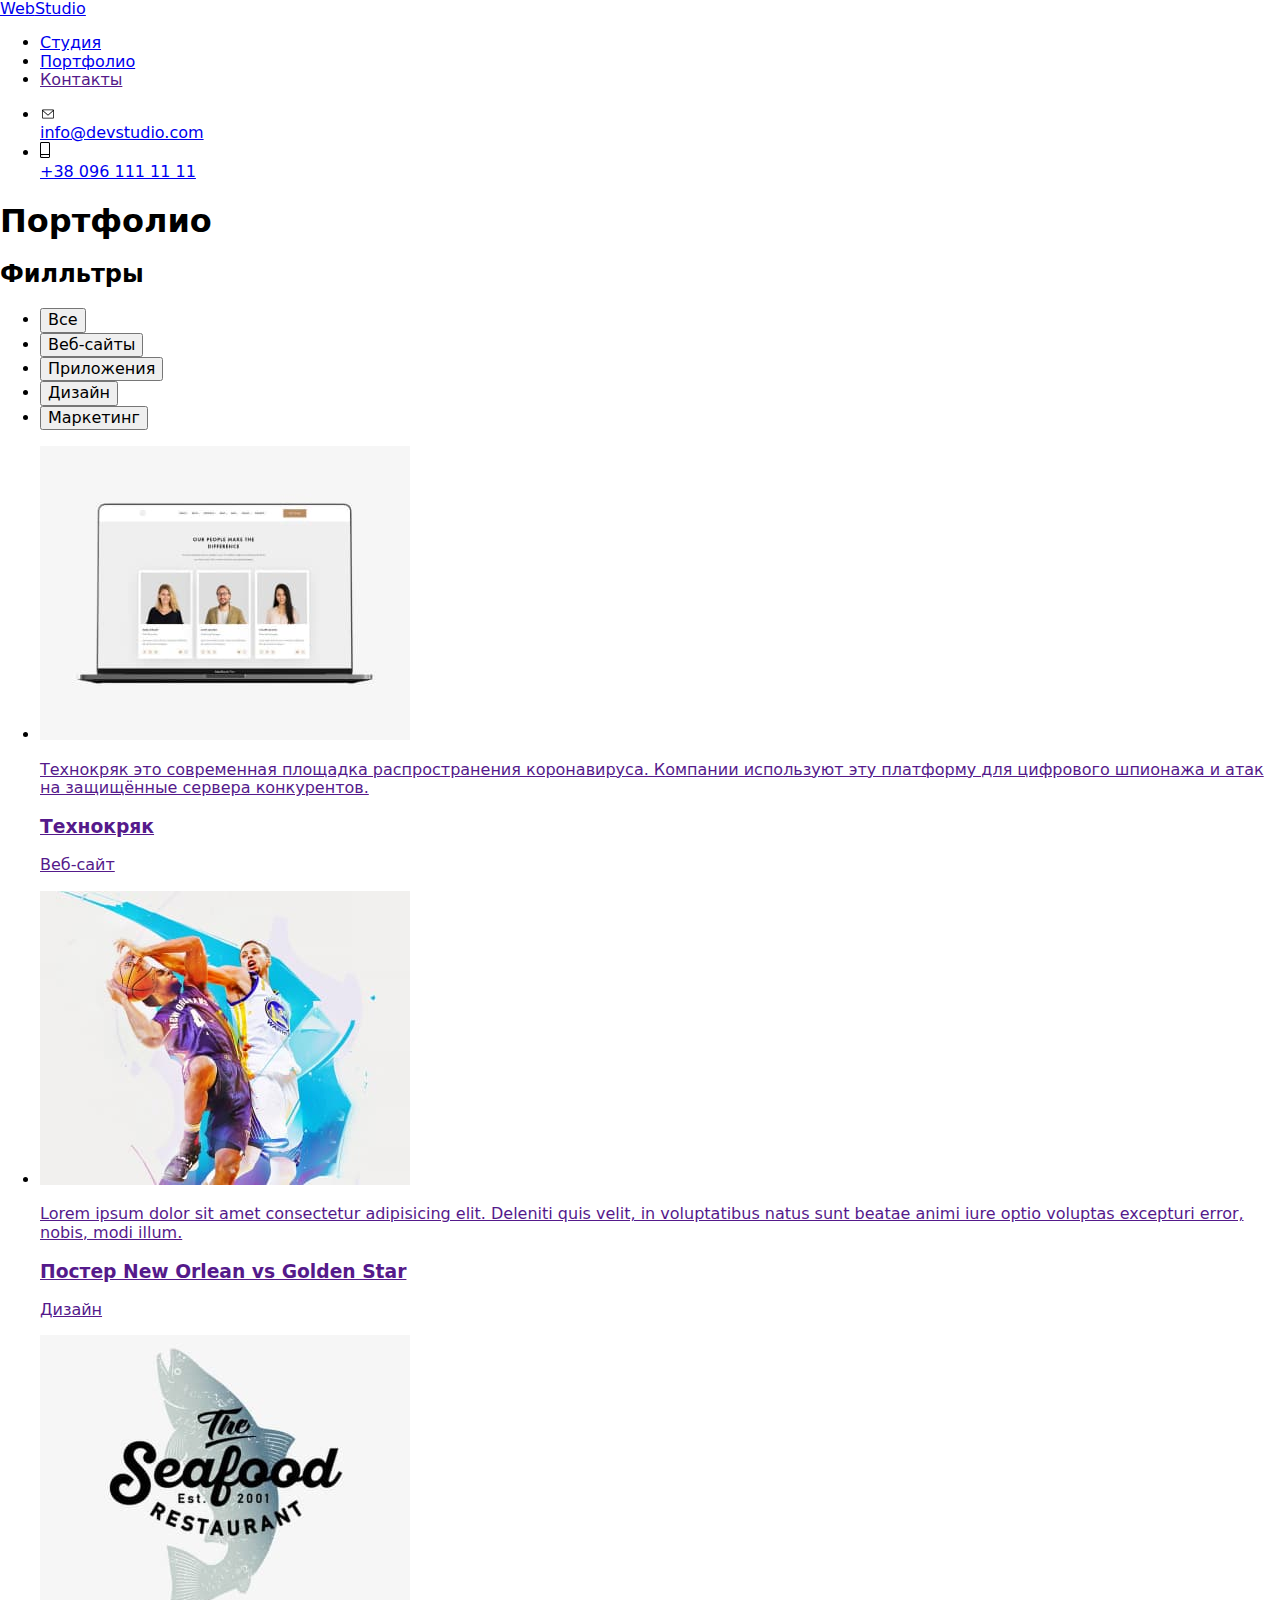
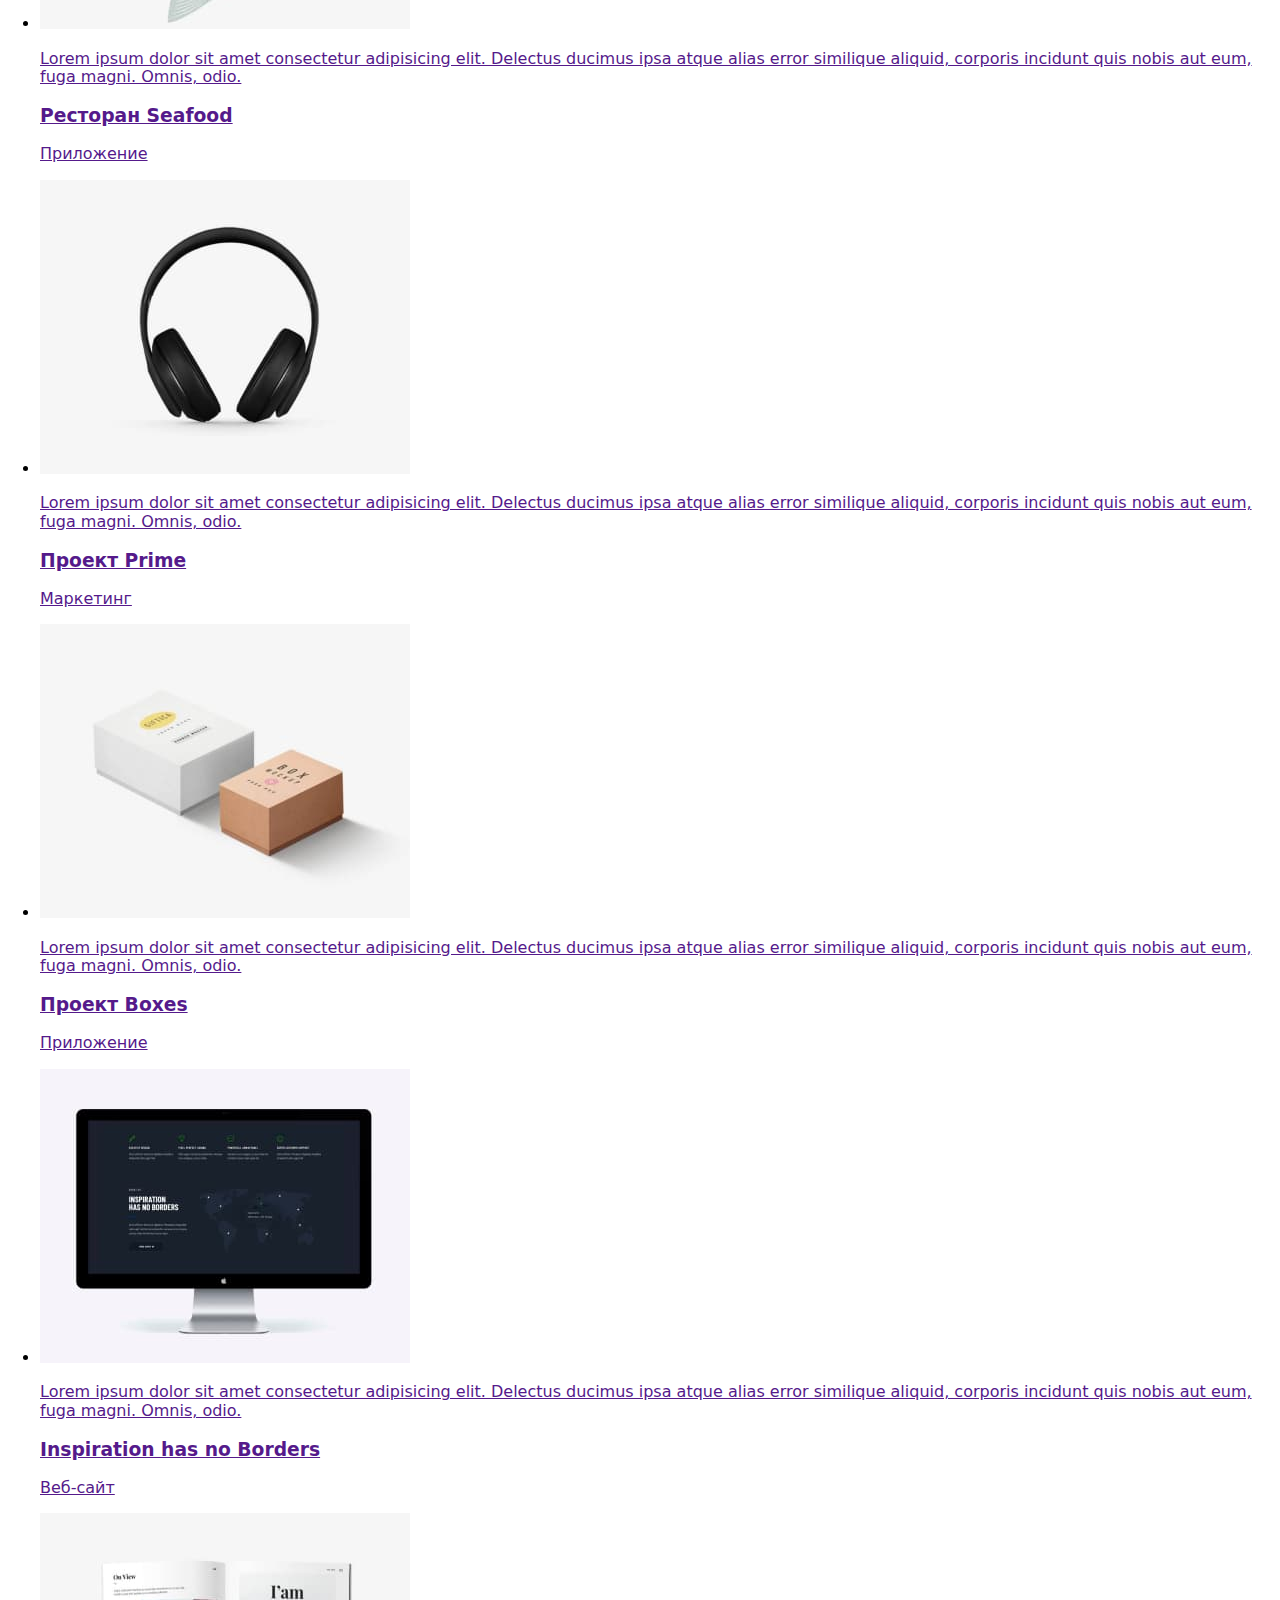
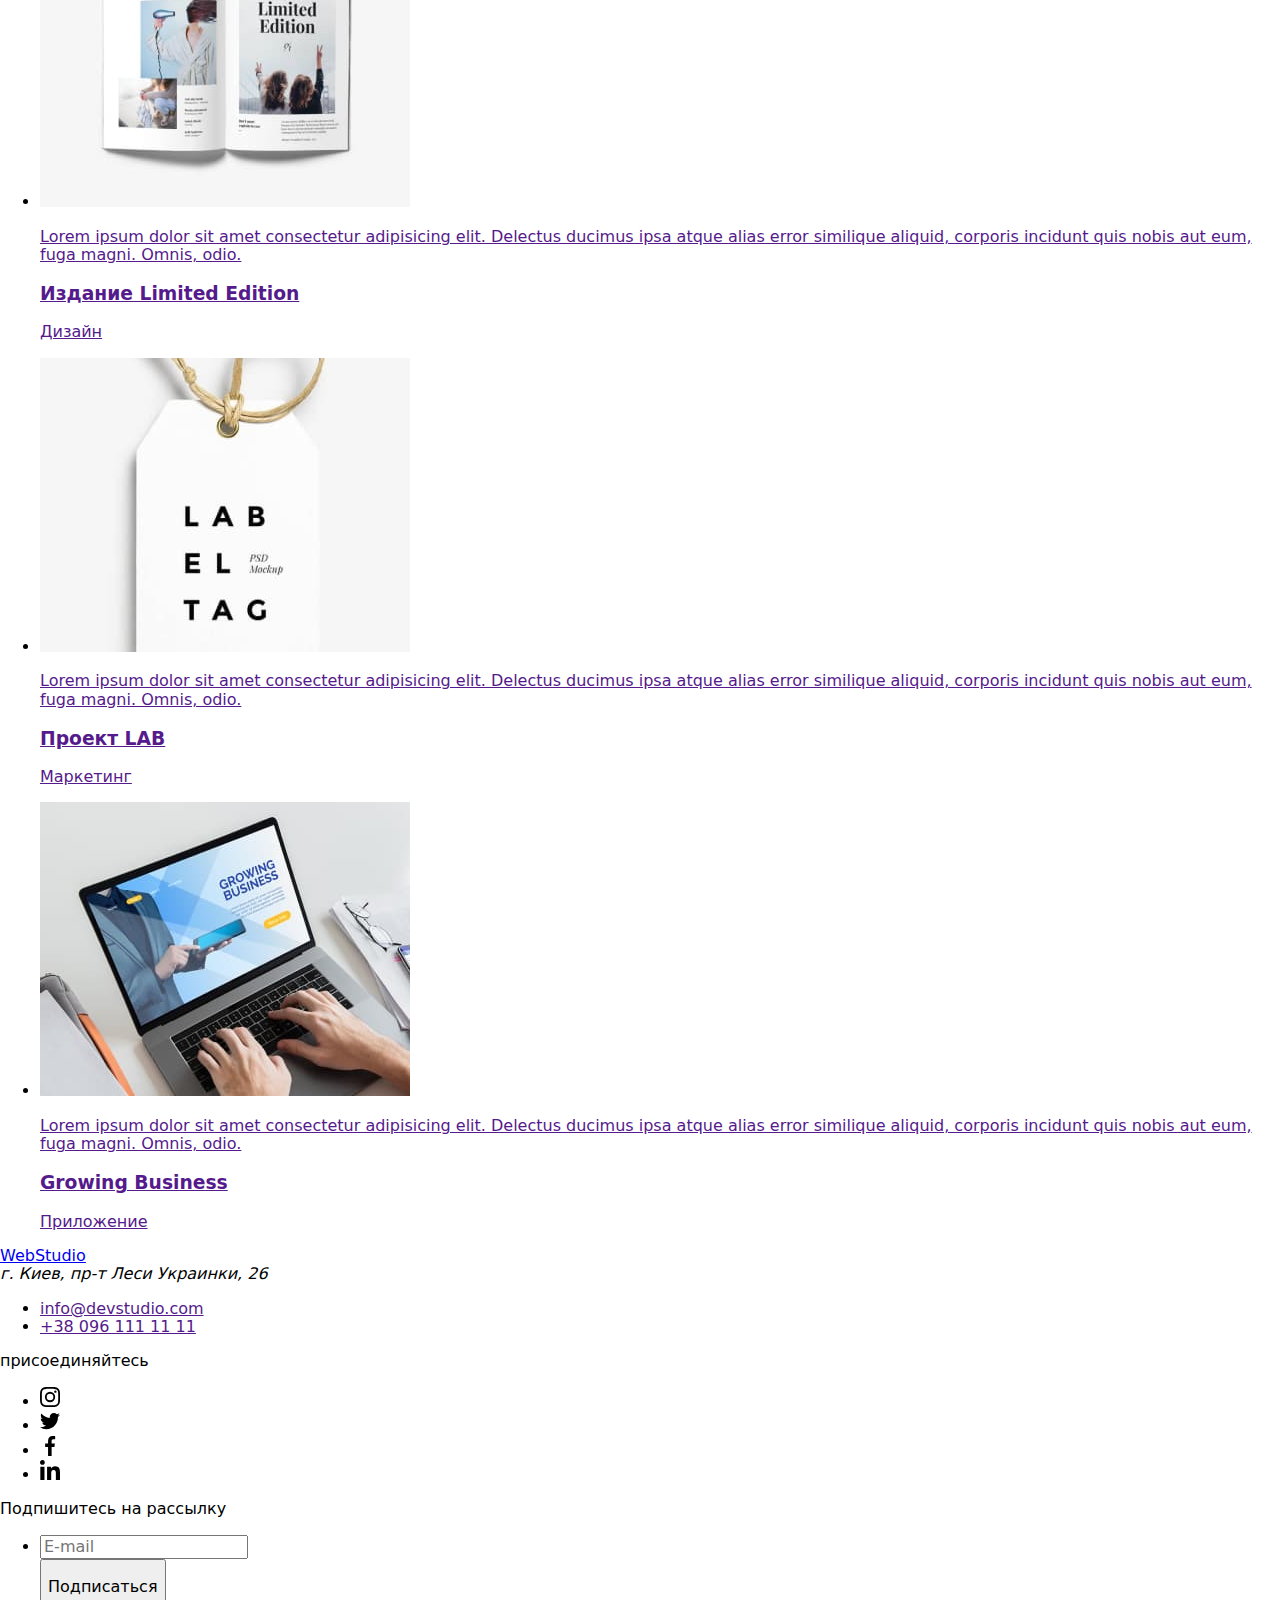
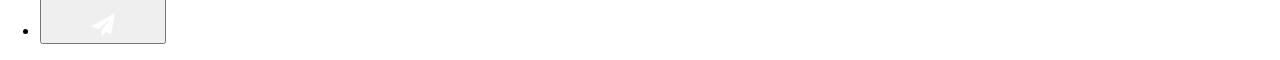
==== portfolio.html @ 748ba510 "добавляет основные файлы" ====
<!DOCTYPE html>
<html lang="ru">

<head>
    <meta charset="UTF-8">
    <meta name="viewport" content="width=device-width, initial-scale=1.0">
    <title>Студия</title>
    <link rel="stylesheet" href="https://cdnjs.cloudflare.com/ajax/libs/modern-normalize/1.0.0/modern-normalize.min.css"> 
    <link href="https://fonts.googleapis.com/css2?family=Raleway:wght@700&family=Roboto:wght@400;500;700;900&display=swap" rel="stylesheet" />
    <link rel="stylesheet" href="./css/styles.css" />
</head>

<body>
    <!-- Шапка сайта -->
    <header class="page-header">
        <!-- Навигация -->
        <div class="container header-container">
            <nav class="nav">
                <a href="./index.html" class="logo link" lang="en"><span class="logo-span">Web</span>Studio</a>
                <ul class="site-nav marker">
                    <li class="item"><a href="./index.html" class="link ">Студия</a></li>
                    <li class="item"><a href="./portfolio.html" class="link current">Портфолио</a></li>
                    <li class="item"><a href="" class="link">Контакты</a></li>
                </ul>
            </nav>
            <ul class="auth-nav marker">
                <li class="item">
                    <a href="mailto:info@devstudio.com" lang="en" class="link">
                        <div class="icon-container">
                            <svg class="head-icon" width="16" height="12">
                                <use href="./images/symbol-defs.svg#envelope"></use>
                            </svg>
                        </div>
                        info@devstudio.com
                    </a>
    
                </li>
                <li class="item">
    
                    <a href="tel:+38 096 111 11 11" class="link">
                        <div class="icon-container">
                            <svg class="head-icon" width="10" height="16">
                                <use href="./images/symbol-defs.svg#smartphone"></use>
                            </svg>
                        </div>
                        +38 096 111 11 11
                    </a>
                </li>
    
            </ul>
        </div>
    </header>
    <main>
        <!-- Портфолио -->
        
       <section class="section">
            <div class="container">
                <h1 class="section-title hiden">Портфолио</h1>
                <h2 class="section-title hiden">Филльтры</h2>
                <ul class="filter marker">
                    <li class="filter-item">
                        <button class="filter-button" type="button">Все</button>
                    </li>
                    <li class="filter-item">
                        <button class="filter-button" type="button">Веб-сайты</button>
                    </li>
                    <li class="filter-item">
                        <button class="filter-button" type="button">Приложения</button>
                    </li>
                    <li class="filter-item">
                        <button class="filter-button" type="button">Дизайн</button>
                    </li>
                    <li class="filter-item">
                        <button class="filter-button" type="button">Маркетинг</button>
                    </li>
                </ul>
            </div>
            
            <div class="container">
                <ul class="example marker">
                    <li class="example-items" >
                        <a href="" class="example-link link">
                            <div class="example-img">
                                <img src="./images/portfolio-img1.jpg" alt="Изображение лептопа" width="370" height="294">
                                <div class="overlay">
                                    <p>Технокряк это современная площадка распространения коронавируса. Компании используют эту платформу для цифрового шпионажа и атак на защищённые сервера конкурентов.</p>
                                </div>
                            </div>
                            <div class="example-work">
                                <h3 class="example-title">Технокряк</h3>
                                <p class="example-content">Веб-сайт</p>
                            </div>
                        </a>                
                    </li>
                    <li class="example-items">
                        <a href="" class="example-link link">
                            <div class="example-img">
                                <img src="./images/portfolio-img2.jpg" alt="Изображение двух баскетболистов" width="370" height="294">
                                <div class="overlay">
                                    <p>Lorem ipsum dolor sit amet consectetur adipisicing elit. Deleniti quis velit, in voluptatibus natus sunt beatae animi iure optio voluptas excepturi error, nobis, modi illum.</p>
                                </div>
                            </div>
                                <div class="example-work">
                                <h3 class="example-title" lang="en">Постер New Orlean vs Golden Star</h3>
                                <p class="example-content">Дизайн</p>
                            </div>
                        </a>
                    </li>
                    <li class="example-items">
                        <a href="" class="example-link link">
                            <div class="example-img">
                                <img src="./images/portfolio-img3.jpg" alt="Изображение логотипу ресторану" width="370" height="294">
                                <div class="overlay">
                                    <p>Lorem ipsum dolor sit amet consectetur adipisicing elit. Delectus ducimus ipsa atque alias error similique aliquid, corporis incidunt quis nobis aut eum, fuga magni. Omnis, odio.</p>
                                </div>    
                            </div>    
                            <div class="example-work">
                                <h3 class="example-title" lang="en">Ресторан Seafood</h3>
                                <p class="example-content">Приложение</p>
                            </div>                                
                        </a>
                    </li>
                    <li class="example-items">
                        <a href="" class="example-link link">
                            <div class="example-img">
                                <img src="./images/portfolio-img4.jpg" alt="Изображение наушников" width="370" height="294">
                                <div class="overlay">
                                    <p>Lorem ipsum dolor sit amet consectetur adipisicing elit. Delectus ducimus ipsa atque alias error similique aliquid, corporis incidunt quis nobis aut eum, fuga magni. Omnis, odio.</p>
                                </div>    
                            </div>    
                            <div class="example-work">
                                <h3 class="example-title" lang="en">Проект Prime</h3>
                                <p class="example-content">Маркетинг</p>
                            </div>
                        </a>
                    </li>
                    <li class="example-items">
                        <a href="" class="example-link link">
                            <div class="example-img">
                                <img src="./images/portfolio-img5.jpg" alt="Изображение двух коробок" width="370" height="294">
                                <div class="overlay">
                                    <p>Lorem ipsum dolor sit amet consectetur adipisicing elit. Delectus ducimus ipsa atque alias error similique aliquid, corporis incidunt quis nobis aut eum, fuga magni. Omnis, odio.</p>
                                </div>    
                            </div>    
                            <div class="example-work">
                                <h3 class="example-title" lang="en">Проект Boxes</h3>
                                <p class="example-content">Приложение</p>
                            </div>                                
                        </a>
                    </li>
                    <li class="example-items">
                        <a href="" class="example-link link">
                            <div class="example-img">                            
                                <img src="./images/portfolio-img6.jpg" alt="Изображение монитора" width="370" height="294">
                                <div class="overlay">
                                    <p>Lorem ipsum dolor sit amet consectetur adipisicing elit. Delectus ducimus ipsa atque alias error similique aliquid, corporis incidunt quis nobis aut eum, fuga magni. Omnis, odio.</p>
                                </div>    
                            </div>    
                            <div class="example-work">
                                <h3 class="example-title" lang="en">Inspiration has no Borders</h3>
                                <p class="example-content">Веб-сайт</p>
                            </div>
                        </a>
                    </li>
                    <li class="example-items">
                        <a href="" class="example-link link">
                            <div class="example-img">
                                <img src="./images/portfolio-img7.jpg" alt="Изображение книги" width="370" height="294">
                                <div class="overlay">
                                    <p>Lorem ipsum dolor sit amet consectetur adipisicing elit. Delectus ducimus ipsa atque alias error similique aliquid, corporis incidunt quis nobis aut eum, fuga magni. Omnis, odio.</p>
                                </div>    
                            </div>    
                            <div class="example-work">
                                <h3 class="example-title" lang="en">Издание Limited Edition</h3>
                                <p class="example-content">Дизайн</p>
                            </div>
                        </a>
                    </li>
                    <li class="example-items">
                        <a href="" class="example-link link">
                            <div class="example-img">
                                <img src="./images/portfolio-img8.jpg" alt="Изображение лейбла" width="370" height="294">
                                <div class="overlay">
                                    <p>Lorem ipsum dolor sit amet consectetur adipisicing elit. Delectus ducimus ipsa atque alias error similique aliquid, corporis incidunt quis nobis aut eum, fuga magni. Omnis, odio.</p>
                                </div>    
                            </div>    
                            <div class="example-work">
                                <h3 class="example-title" lang="en">Проект LAB</h3>
                                <p class="example-content">Маркетинг</p>
                            </div>
                        </a>
                    </li>
                    <li class="example-items">
                        <a href="" class="example-link link">
                            <div class="example-img">
                                <img src="./images/portfolio-img9.jpg" alt="Изображение лептопа" width="370" height="294">
                                <div class="overlay">
                                    <p>Lorem ipsum dolor sit amet consectetur adipisicing elit. Delectus ducimus ipsa atque alias error similique aliquid, corporis incidunt quis nobis aut eum, fuga magni. Omnis, odio.</p>
                                </div>    
                            </div>    
                            <div class="example-work">
                                <h3 class="example-title" lang="en">Growing Business</h3>
                                <p class="example-content">Приложение</p>
                            </div>
                        </a>
                    </li>
                
                </ul>
            </div>
        </section>
    </main>
    <!-- Футер -->
    <footer class="footer">
        <div class="container">
            <div class="footer-conteiner">
                <a href="./index.html" class="logo link" lang="en"><span class="logo-span">Web</span>Studio</a>
                <address class="address">
                    г. Киев, пр-т Леси Украинки, 26
                </address>
                <ul class="footer-nav marker">
                    <li><a href="" class="footer-nav link" lang="en">info@devstudio.com</a></li>
                    <li><a href="" class="footer-nav link">+38 096 111 11 11</a></li>
                </ul>
            </div>
            <div class="footer-conteiner">
                <p>присоединяйтесь</p>
                <ul class="footer-link marker">
                    <li>
                        <a href="" aria-label="Инстаграм" class="social-link">
                            <svg class="team-icon" width="20" height="20">
                                <use href="./images/symbol-defs.svg#instagram"></use>
                            </svg>
                        </a>
                    </li>
                    <li>
                        <a href="" aria-label="Твиттер" class="social-link">
                            <svg class="team-icon" width="20" height="20">
                                <use href="./images/symbol-defs.svg#twitter"></use>
                            </svg>
                        </a>
                    </li>
                    <li>
                        <a href="" aria-label="Фейсбук" class="social-link">
                            <svg class="team-icon" width="20" height="20">
                                <use href="./images/symbol-defs.svg#facebook"></use>
                            </svg>
                        </a>
                    </li>
                    <li>
                        <a href="" aria-label="Линкедин" class="social-link">
                            <svg class="team-icon" width="20" height="20">
                                <use href="./images/symbol-defs.svg#linkedin"></use>
                            </svg>
                        </a>
                    </li>
                </ul>
            </div>
            <div class="footer-conteiner">
                <p>Подпишитесь на рассылку</p>
                <ul class="footer-link marker">
                    <li>
                        <input class="footer-input" type="mail" name="mail" placeholder="E-mail" />
    
                    </li>
                    <li>
                        <button>
                            <p>Подписаться</p>
                            <svg width="24" height="24">
                                <use href="./images/symbol-defs.svg#icon-send"></use>
                            </svg>
                        </button>
                    </li>
    
                </ul>
            </div>
        </div>
    
    </footer>
</body>

</html>
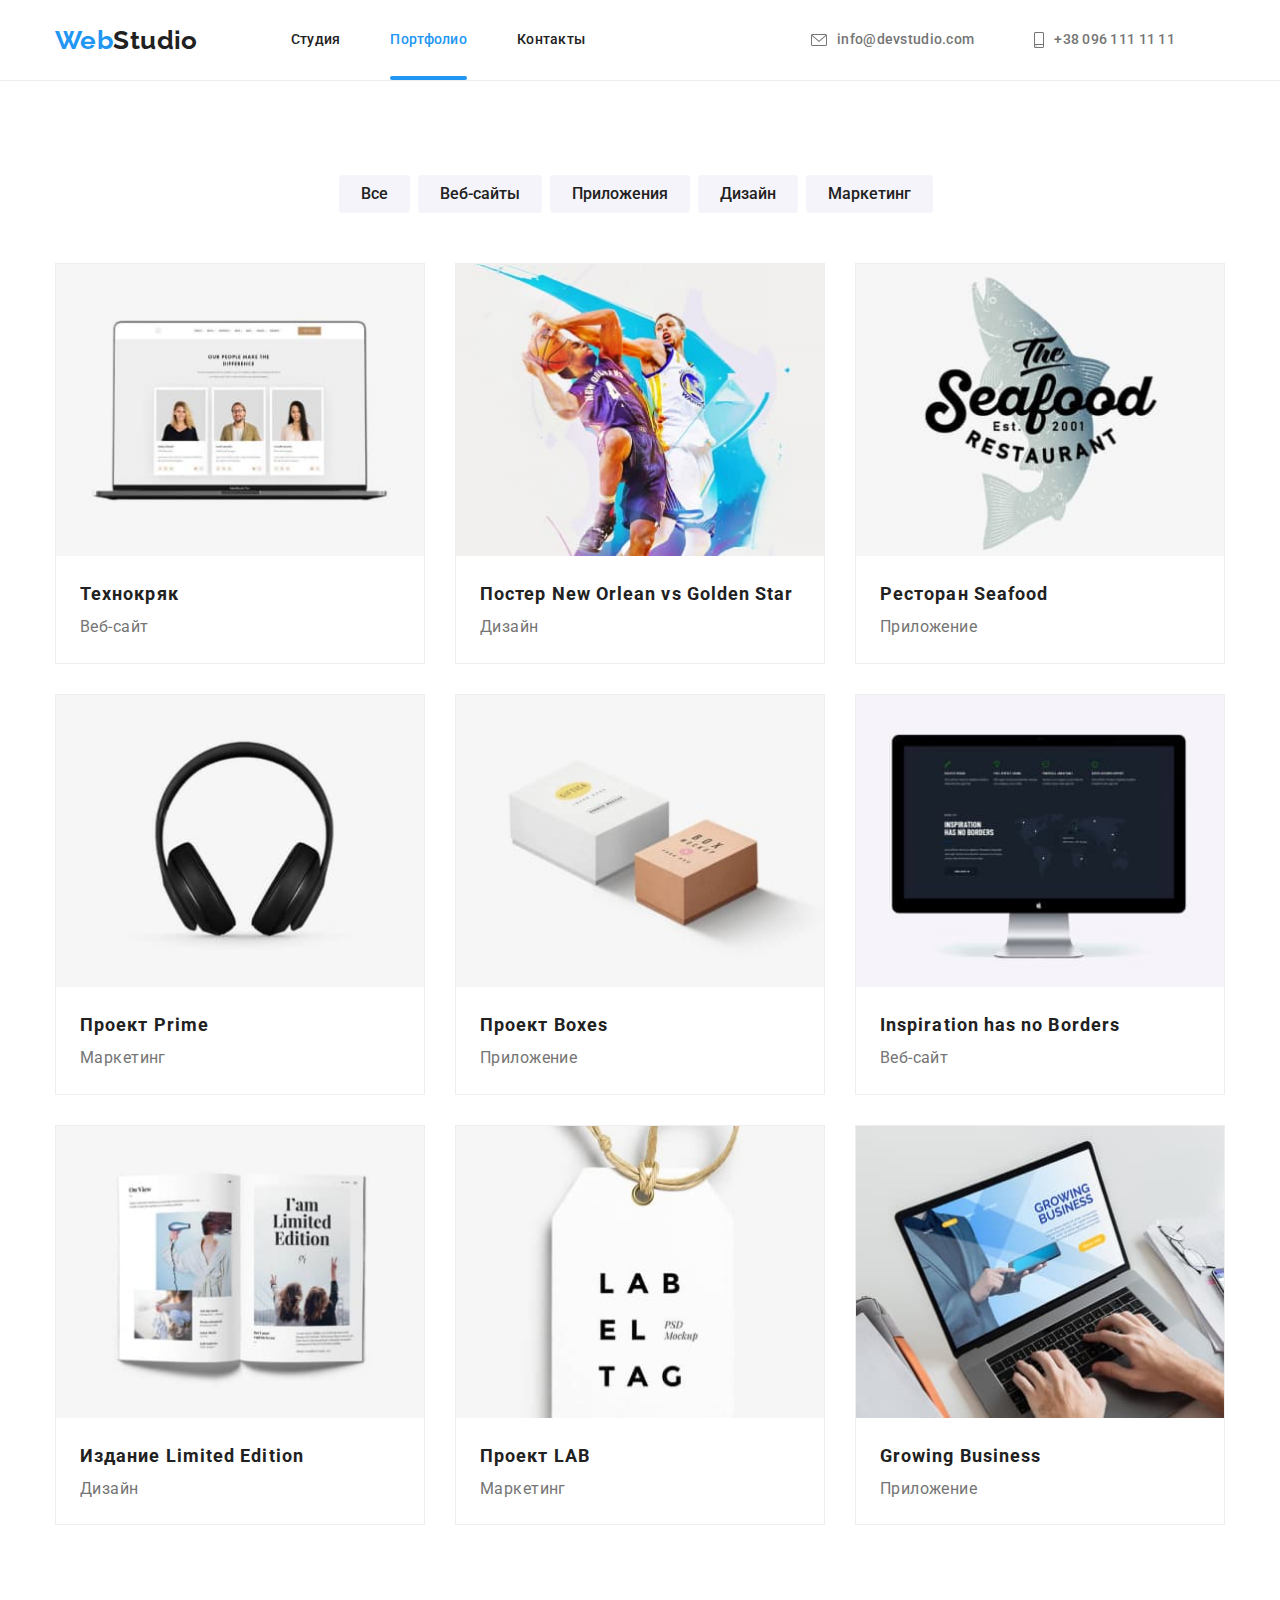
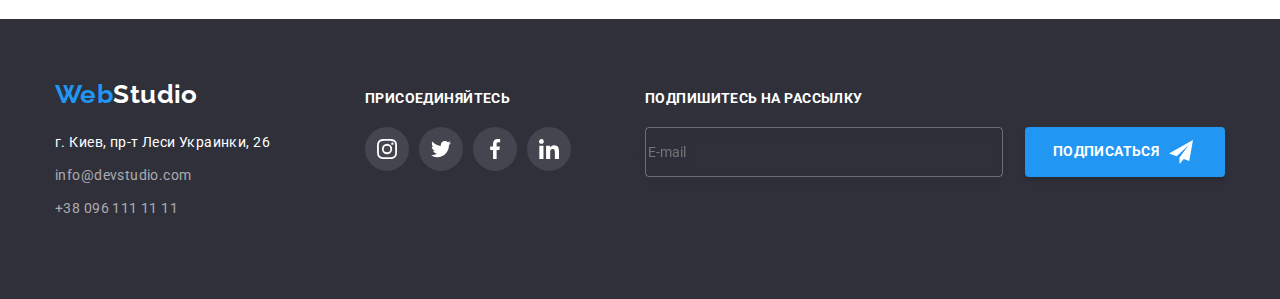
==== commit 0a40dc37: "Добавляет SASS" ====
--- a/portfolio.html
+++ b/portfolio.html
@@ -7,7 +7,8 @@
     <title>Студия</title>
     <link rel="stylesheet" href="https://cdnjs.cloudflare.com/ajax/libs/modern-normalize/1.0.0/modern-normalize.min.css"> 
     <link href="https://fonts.googleapis.com/css2?family=Raleway:wght@700&family=Roboto:wght@400;500;700;900&display=swap" rel="stylesheet" />
-    <link rel="stylesheet" href="./css/styles.css" />
+    <!-- <link rel="stylesheet" href="./css/styles.css" /> -->
+    <link rel="stylesheet" href="./css/main.min.css" />
 </head>
 
 <body>
--- a/css/main.min.css
+++ b/css/main.min.css
@@ -0,0 +1,2 @@
+body{background-color:var(--pfge-background-color);color:var(--primary-text-color);font-family:Roboto, sans-serif;font-weight:400;font-size:14px;line-height:1.71;letter-spacing:0.03em;min-height:100vh}.container{width:1200px;padding-left:15px;padding-right:15px;margin-left:auto;margin-right:auto;margin:0 auto}.hiden{-webkit-clip-path:inset(100%);clip-path:inset(100%);clip:rect(1px 1px 1px 1px);clip:rect(1px, 1px, 1px, 1px);height:1px;overflow:hidden;position:absolute;white-space:nowrap;width:1px}body,h1,h2,h3,h4,p,a{margin:0}img{display:block;max-width:100%;height:auto}:active,:hover,:focus{outline:0;outline-offset:0}#svg-sprite{display:none}.link{text-decoration:none}.marker{list-style:none;padding:0;margin:0}.nav,.site-nav,.auth-nav,.header-container{display:-webkit-box;display:-ms-flexbox;display:flex;-webkit-box-pack:justify;-ms-flex-pack:justify;justify-content:space-between;-webkit-box-align:center;-ms-flex-align:center;align-items:center}.page-header{border-bottom:1px solid #ececec}.site-nav .link,.auth-nav .link{color:#212121;font-weight:500;font-size:14px;line-height:1.14;letter-spacing:0.02em;margin-right:50px;padding-top:32px;padding-bottom:32px;display:-webkit-box;display:-ms-flexbox;display:flex;-webkit-transition:fill 250ms cubic-bezier(0.4, 0, 0.2, 1),color 250ms cubic-bezier(0.4, 0, 0.2, 1);transition:fill 250ms cubic-bezier(0.4, 0, 0.2, 1),color 250ms cubic-bezier(0.4, 0, 0.2, 1)}.site-nav .link:not(:last-child){margin-right:50px}.auth-nav .link{color:#757575;margin-left:10px;fill:#757575}.auth-nav .link:hover{color:#2196f3;fill:#2196f3}.auth-nav .link:focus{color:#2196f3;fill:#2196f3}.icon-container{display:-webkit-box;display:-ms-flexbox;display:flex;margin-right:10px}.head-icon{height:100%;background-size:contain}.site-nav .link.current{position:relative;color:#2196f3}.site-nav .link.current::after{content:'';position:absolute;left:0;bottom:0;display:block;width:100%;height:4px;background-color:#2196f3;border-radius:2px}.site-nav .link:hover{color:#2196f3;fill:#2196f3}.site-nav .link:focus{color:#2196f3;fill:#2196f3}.logo{display:inline-block;color:#212121;font-family:Raleway;font-weight:700;font-size:26px;line-height:1.19;margin-right:93px}.logo-span{color:#2196f3}.hero{max-width:1600px;height:600px;padding-top:200px;padding-bottom:200px;margin-right:auto;margin-left:auto;background-image:-webkit-gradient(linear, left top, right top, from(rgba(47,48,58,0.4)), to(rgba(47,48,58,0.4))),url(../images/hero-img-bg.jpg);background-image:linear-gradient(to right, rgba(47,48,58,0.4), rgba(47,48,58,0.4)),url(../images/hero-img-bg.jpg);background-repeat:no-repeat;background-position:center;background-size:cover;text-align:center}.hero-title{font-family:roboto;color:#fff;font-family:roboto;font-weight:900;font-size:44px;line-height:1.36;letter-spacing:0.06em;text-align:center;text-transform:uppercase;max-width:700px;margin-top:0;margin:0 auto 40px;display:block}.button{color:#fff;background-color:#2196f3;font-family:inherit;font-weight:700;font-size:16px;line-height:1.9;text-align:center;-webkit-box-shadow:0px 4px 4px rgba(0,0,0,0.15);box-shadow:0px 4px 4px rgba(0,0,0,0.15);padding:10px 32px;min-width:200px;height:50px;border-radius:4px;margin:0 auto;border:none;cursor:pointer}.section{padding-top:94px;padding-bottom:94px}.section-title{color:#212121;font-weight:700;font-size:36px;line-height:1.17;text-align:center;margin-top:0;margin-bottom:50px}.features{display:-webkit-box;display:-ms-flexbox;display:flex}.features-item:not(:last-child){margin-right:30px;display:inline-block}.features-title{color:#212121;font-weight:700;font-size:14px;line-height:1.14;text-transform:uppercase;margin-top:0;margin-bottom:10px}.features-content{display:-webkit-box;display:-ms-flexbox;display:flex;color:#757575;margin-top:0;margin-bottom:0}.icon-features{display:-webkit-box;display:-ms-flexbox;display:flex;-webkit-box-align:center;-ms-flex-align:center;align-items:center;-webkit-box-pack:center;-ms-flex-pack:center;justify-content:center;border-radius:4px;margin-bottom:30px;height:120px;fill:#757575;background-color:#f5f4fa}.pattern{display:-webkit-box;display:-ms-flexbox;display:flex;-webkit-box-pack:justify;-ms-flex-pack:justify;justify-content:space-between}.pattern-title{color:#212121;font-weight:700;font-size:36px;line-height:1.17;text-align:center;margin-top:0;margin-bottom:50px}.pattern-item{display:block;position:relative}.pattern-patern{padding-top:0}.pattern-item>.pattern-labe{position:absolute;margin:0;padding:27px;font-weight:700;line-height:1.14em;background-color:rgba(47,48,58,0.8);color:#fff;-webkit-transform:translate(0, -100%);transform:translate(0, -100%);width:100%;text-align:center;text-transform:uppercase}.section-patern{padding-top:0}.team{display:-webkit-box;display:-ms-flexbox;display:flex}.team-title{color:#212121;font-weight:500;font-size:16px;line-height:1.19;margin-top:30px;margin-bottom:10px;text-align:center}.team-content{color:#757575;font-weight:400;font-size:16px;line-height:1.19;margin-top:0;margin-bottom:0;padding-bottom:16px;text-align:center;background:#fff;border-bottom:4px}.team-style{background-color:#f5f4fa}.team-member{background-color:#fff;-webkit-box-shadow:0px 1px 3px rgba(0,0,0,0.12),0px 1px 1px rgba(0,0,0,0.14),0px 2px 1px rgba(0,0,0,0.2);box-shadow:0px 1px 3px rgba(0,0,0,0.12),0px 1px 1px rgba(0,0,0,0.14),0px 2px 1px rgba(0,0,0,0.2)}.team-member:not(:last-child){margin-right:30px}.team .team-link{display:-webkit-box;display:-ms-flexbox;display:flex;padding-bottom:30px;padding-right:32px;padding-left:32px;-webkit-box-pack:space-evenly;-ms-flex-pack:space-evenly;justify-content:space-evenly}.team .social-link{-webkit-box-align:center;-ms-flex-align:center;align-items:center;cursor:pointer;display:-webkit-box;display:-ms-flexbox;display:flex;width:44px;height:44px;overflow:hidden;border-radius:50%;-webkit-box-pack:center;-ms-flex-pack:center;justify-content:center;fill:#afb1b8;-webkit-transition:fill 250ms cubic-bezier(0.4, 0, 0.2, 1),background-color 250ms cubic-bezier(0.4, 0, 0.2, 1);transition:fill 250ms cubic-bezier(0.4, 0, 0.2, 1),background-color 250ms cubic-bezier(0.4, 0, 0.2, 1)}.team .social-link:hover,.team .social-link:focus{background-color:#2196f3;fill:#fff}.team .team-link li:not(:first-child){margin-left:10px}.clients{-webkit-box-align:center;-ms-flex-align:center;align-items:center;cursor:pointer;display:-webkit-box;display:-ms-flexbox;display:flex}.company-link{-webkit-box-align:center;-ms-flex-align:center;align-items:center;-webkit-box-pack:center;-ms-flex-pack:center;justify-content:center;cursor:pointer;display:-webkit-box;display:-ms-flexbox;display:flex;width:170px;height:90px;border:1px solid #afb1b8;border-radius:4px;fill:#afb1b8;-webkit-transition:fill 250ms cubic-bezier(0.4, 0, 0.2, 1),border 250ms cubic-bezier(0.4, 0, 0.2, 1);transition:fill 250ms cubic-bezier(0.4, 0, 0.2, 1),border 250ms cubic-bezier(0.4, 0, 0.2, 1)}.company-link:hover,.company-link:focus{fill:#2196f3;border:1px solid #2196f3}.clients-item:not(:first-child){margin-left:30px}.footer{background-color:#2f303a;padding-top:60px;padding-bottom:60px;display:-webkit-box;display:-ms-flexbox;display:flex;-webkit-box-align:baseline;-ms-flex-align:baseline;align-items:baseline}.footer .logo{color:#fff}.footer-nav{display:block;color:rgba(255,255,255,0.6);padding-bottom:9px}.address{color:#fff;font-style:normal;padding-top:20px;margin-bottom:9px}.footer .container{display:-webkit-box;display:-ms-flexbox;display:flex;-webkit-box-align:baseline;-ms-flex-align:baseline;align-items:baseline;-webkit-box-pack:justify;-ms-flex-pack:justify;justify-content:space-between}.footer-conteiner:last-child{margin-right:0}.footer-link button{width:200px;height:50px;font-weight:700;font-size:16px;line-height:1.87em;-webkit-box-align:center;-ms-flex-align:center;align-items:center;text-align:center;letter-spacing:0.06em;background-color:#2196f3;color:#fff;-webkit-box-shadow:0px 4px 4px rgba(0,0,0,0.15);box-shadow:0px 4px 4px rgba(0,0,0,0.15);border-radius:4px;border:none;position:relative;left:50%;-webkit-transform:translate(-50%);transform:translate(-50%);cursor:pointer}.footer .container P{font-family:Roboto;font-style:normal;font-weight:bold;font-size:14px;line-height:1.14;letter-spacing:0.03em;text-transform:uppercase;color:#fff}.footer-link{display:-webkit-box;display:-ms-flexbox;display:flex;margin-top:20px}.footer .social-link{fill:#fff;background:rgba(255,255,255,0.1);-webkit-transition:background-color 250ms cubic-bezier(0.4, 0, 0.2, 1);transition:background-color 250ms cubic-bezier(0.4, 0, 0.2, 1)}.social-link{-webkit-box-align:center;-ms-flex-align:center;align-items:center;cursor:pointer;display:-webkit-box;display:-ms-flexbox;display:flex;width:44px;height:44px;overflow:hidden;border-radius:50%;-webkit-box-pack:center;-ms-flex-pack:center;justify-content:center;fill:#afb1b8;-webkit-transition:fill 250ms cubic-bezier(0.4, 0, 0.2, 1),background-color 250ms cubic-bezier(0.4, 0, 0.2, 1);transition:fill 250ms cubic-bezier(0.4, 0, 0.2, 1),background-color 250ms cubic-bezier(0.4, 0, 0.2, 1)}.social-link:hover,.social-link:focus{background-color:#2196f3;fill:#fff}.footer-link li:not(:first-child){margin-left:10px}.footer-link .social-link:hover,.footer-link .social-link:focus{background-color:#2196f3}.footer-link button{display:-webkit-box;display:-ms-flexbox;display:flex;padding-right:10px;-webkit-box-pack:center;-ms-flex-pack:center;justify-content:center}.footer-link p{margin-right:10px}.footer-input{width:358px;height:50px;border:1px solid rgba(255,255,255,0.3);-webkit-filter:drop-shadow(0px 4px 4px rgba(0,0,0,0.15));filter:drop-shadow(0px 4px 4px rgba(0,0,0,0.15));border-radius:4px;color:rgba(255,255,255,0.6);background-color:inherit;margin-right:12px}.backdrop{position:fixed;top:0;left:0;width:100%;height:100%;background-color:rgba(0,0,0,0.2);-webkit-transition:-webkit-transform 250ms cubic-bezier(0.4, 0, 0.2, 1);transition:-webkit-transform 250ms cubic-bezier(0.4, 0, 0.2, 1);transition:transform 250ms cubic-bezier(0.4, 0, 0.2, 1);transition:transform 250ms cubic-bezier(0.4, 0, 0.2, 1), -webkit-transform 250ms cubic-bezier(0.4, 0, 0.2, 1)}.backdrop.is-hidden{-webkit-transform:scale(0);transform:scale(0);pointer-events:none}.modal{position:absolute;top:50%;left:50%;-webkit-transform:translate(-50%, -50%);transform:translate(-50%, -50%);width:528px;height:581px;padding:40px;background-color:#fff;-webkit-box-shadow:0px 1px 3px rgba(0,0,0,0.12),0px 1px 1px rgba(0,0,0,0.14),0px 2px 1px rgba(0,0,0,0.2);box-shadow:0px 1px 3px rgba(0,0,0,0.12),0px 1px 1px rgba(0,0,0,0.14),0px 2px 1px rgba(0,0,0,0.2);border-radius:4px}.modal-button{position:absolute;border:none;background-color:#fff;top:8px;right:8px;overflow:hidden;fill:#000;-webkit-transition:fill 250ms cubic-bezier(0.4, 0, 0.2, 1);transition:fill 250ms cubic-bezier(0.4, 0, 0.2, 1)}.modal-button:hover{fill:#2196f3}.modal-icon{position:absolute;top:50%;left:10px;-webkit-transform:translatey(-10%);transform:translatey(-10%);fill:#212121;-webkit-transition:fill 250ms cubic-bezier(0.4, 0, 0.2, 1);transition:fill 250ms cubic-bezier(0.4, 0, 0.2, 1)}.form{width:100%;height:100%}.form-fild{position:relative}.form-input{width:100%;height:40px;border:1px solid rgba(33,33,33,0.2);border-radius:4px;font:inherit;padding-left:42px;margin-bottom:8px;cursor:pointer;-webkit-transition:all 250ms cubic-bezier(0.4, 0, 0.2, 1);transition:all 250ms cubic-bezier(0.4, 0, 0.2, 1)}.form-textarea{font-size:14px;line-height:1.14em;letter-spacing:0.01em;color:rgba(117,117,117,0.5);height:120px;width:100%;padding:16px;margin-bottom:20px;border:1px solid rgba(33,33,33,0.2);-webkit-box-sizing:border-box;box-sizing:border-box;border-radius:4px;resize:none;cursor:pointer;-webkit-transition:border-color 250ms cubic-bezier(0.4, 0, 0.2, 1);transition:border-color 250ms cubic-bezier(0.4, 0, 0.2, 1)}.form-input:focus ~ .modal-icon,.form-input:hover ~ .modal-icon{fill:#2196f3}.form-input:focus,.form-input:hover{border-color:#2196f3}.form-textarea:hover{border-color:#2196f3}.form-textarea::-webkit-input-placeholder{color:rgba(117,117,117,0.5)}.form-textarea:-ms-input-placeholder{color:rgba(117,117,117,0.5)}.form-textarea::-ms-input-placeholder{color:rgba(117,117,117,0.5)}.form-textarea::placeholder{color:rgba(117,117,117,0.5)}.form-label-title{font-weight:700;font-size:20px;line-height:1.15em;text-align:center;letter-spacing:0.03em;margin-top:12px;color:#212121}.form-fild button{width:200px;height:50px;font-weight:700;font-size:16px;line-height:1.87em;-webkit-box-align:center;-ms-flex-align:center;align-items:center;text-align:center;letter-spacing:0.06em;background-color:#2196f3;color:#fff;-webkit-box-shadow:0px 4px 4px rgba(0,0,0,0.15);box-shadow:0px 4px 4px rgba(0,0,0,0.15);border-radius:4px;border:none;position:relative;left:50%;-webkit-transform:translate(-50%);transform:translate(-50%);cursor:pointer}.modal .form-fild button{margin-top:20px;margin-bottom:0px}.checkbox{position:absolute;-webkit-appearance:none;-moz-appearance:none;appearance:none}.checkbox:checked+.check-icon{border-color:transparent;background-image:url(../images/icon-check.svg);background-size:contain;background-origin:border-box}.check-icon{display:inline-block;width:16px;height:15px;margin-right:7px;border:2px solid #212121;border-radius:4px}.form-label-agree a{color:#2196f3;margin-left:10px;text-decoration:underline}.form-label{font-size:12px;line-height:1.16em}.form-label-agree{display:-webkit-box;display:-ms-flexbox;display:flex;font-size:14px;-webkit-box-align:center;-ms-flex-align:center;align-items:center}.filter{display:-webkit-box;display:-ms-flexbox;display:flex;-webkit-box-pack:center;-ms-flex-pack:center;justify-content:center;margin-bottom:50px}.filter-item{display:inline-block;text-align:center;margin-right:8px;border:none}.filter-button{color:#212121;background-color:#f5f4fa;font-weight:500;font-size:16px;line-height:1.63;border-radius:4px;border:none;padding:6px 22px;-webkit-transition:background-color 250ms cubic-bezier(0.4, 0, 0.2, 1),color 250ms cubic-bezier(0.4, 0, 0.2, 1),-webkit-box-shadow 250ms cubic-bezier(0.4, 0, 0.2, 1);transition:background-color 250ms cubic-bezier(0.4, 0, 0.2, 1),color 250ms cubic-bezier(0.4, 0, 0.2, 1),-webkit-box-shadow 250ms cubic-bezier(0.4, 0, 0.2, 1);transition:box-shadow 250ms cubic-bezier(0.4, 0, 0.2, 1),background-color 250ms cubic-bezier(0.4, 0, 0.2, 1),color 250ms cubic-bezier(0.4, 0, 0.2, 1);transition:box-shadow 250ms cubic-bezier(0.4, 0, 0.2, 1),background-color 250ms cubic-bezier(0.4, 0, 0.2, 1),color 250ms cubic-bezier(0.4, 0, 0.2, 1),-webkit-box-shadow 250ms cubic-bezier(0.4, 0, 0.2, 1)}.filter-button:hover,.filter-button:focus{color:#fff;background-color:#2196f3;cursor:pointer;-webkit-box-shadow:0px 3px 1px rgba(0,0,0,0.1),0px 1px 2px rgba(0,0,0,0.08),0px 2px 2px rgba(0,0,0,0.12);box-shadow:0px 3px 1px rgba(0,0,0,0.1),0px 1px 2px rgba(0,0,0,0.08),0px 2px 2px rgba(0,0,0,0.12)}.example{margin:0;list-style:none;display:-webkit-box;display:-ms-flexbox;display:flex;-ms-flex-wrap:wrap;flex-wrap:wrap}.example-title{color:#212121;font-weight:700;font-size:18px;line-height:2;letter-spacing:0.06em}.example-items{display:block;-ms-flex-preferred-size:calc((100% - 60px) / 3);flex-basis:calc((100% - 60px) / 3);border:1px solid #eeeeee;margin-bottom:30px;margin-right:30px}.example-link{display:inline-block;-webkit-transition:-webkit-box-shadow 250ms cubic-bezier(0.4, 0, 0.2, 1);transition:-webkit-box-shadow 250ms cubic-bezier(0.4, 0, 0.2, 1);transition:box-shadow 250ms cubic-bezier(0.4, 0, 0.2, 1);transition:box-shadow 250ms cubic-bezier(0.4, 0, 0.2, 1), -webkit-box-shadow 250ms cubic-bezier(0.4, 0, 0.2, 1)}.example-link:hover,.example-link:focus{-webkit-box-shadow:0px 1px 1px rgba(0,0,0,0.12),0px 4px 4px rgba(0,0,0,0.06),1px 4px 6px rgba(0,0,0,0.16);box-shadow:0px 1px 1px rgba(0,0,0,0.12),0px 4px 4px rgba(0,0,0,0.06),1px 4px 6px rgba(0,0,0,0.16)}.example-content{color:#757575;font-weight:normal;font-size:16px;line-height:1.9;margin-top:0;margin-bottom:0}.example-work{padding:20px 24px 20px 24px}.example-items:nth-child(3n){margin-right:0}.example-items:nth-last-child(-n+3){margin-bottom:0}.overlay{position:absolute;top:0;bottom:0;width:100%;height:100%;opacity:0;background-color:rgba(33,150,243,0.9);-webkit-transform:translatey(100%);transform:translatey(100%);-webkit-transition:opacity 250ms cubic-bezier(0.4, 0, 0.2, 1),-webkit-transform 250ms cubic-bezier(0.4, 0, 0.2, 1);transition:opacity 250ms cubic-bezier(0.4, 0, 0.2, 1),-webkit-transform 250ms cubic-bezier(0.4, 0, 0.2, 1);transition:opacity 250ms cubic-bezier(0.4, 0, 0.2, 1),transform 250ms cubic-bezier(0.4, 0, 0.2, 1);transition:opacity 250ms cubic-bezier(0.4, 0, 0.2, 1),transform 250ms cubic-bezier(0.4, 0, 0.2, 1),-webkit-transform 250ms cubic-bezier(0.4, 0, 0.2, 1)}.example-link:hover .overlay,.example-link:focus .overlay{opacity:1;-webkit-transform:translatey(0);transform:translatey(0);background-color:rgba(33,150,243,0.9)}.overlay>p{position:absolute;font-style:normal;font-weight:normal;font-size:18px;line-height:1.55em;top:25%;bottom:10%;padding-left:24px;padding-right:24px;color:#fff}.example-img{position:relative;overflow:hidden;margin-bottom:auto;margin-right:auto}
+/*# sourceMappingURL=main.min.css.map */